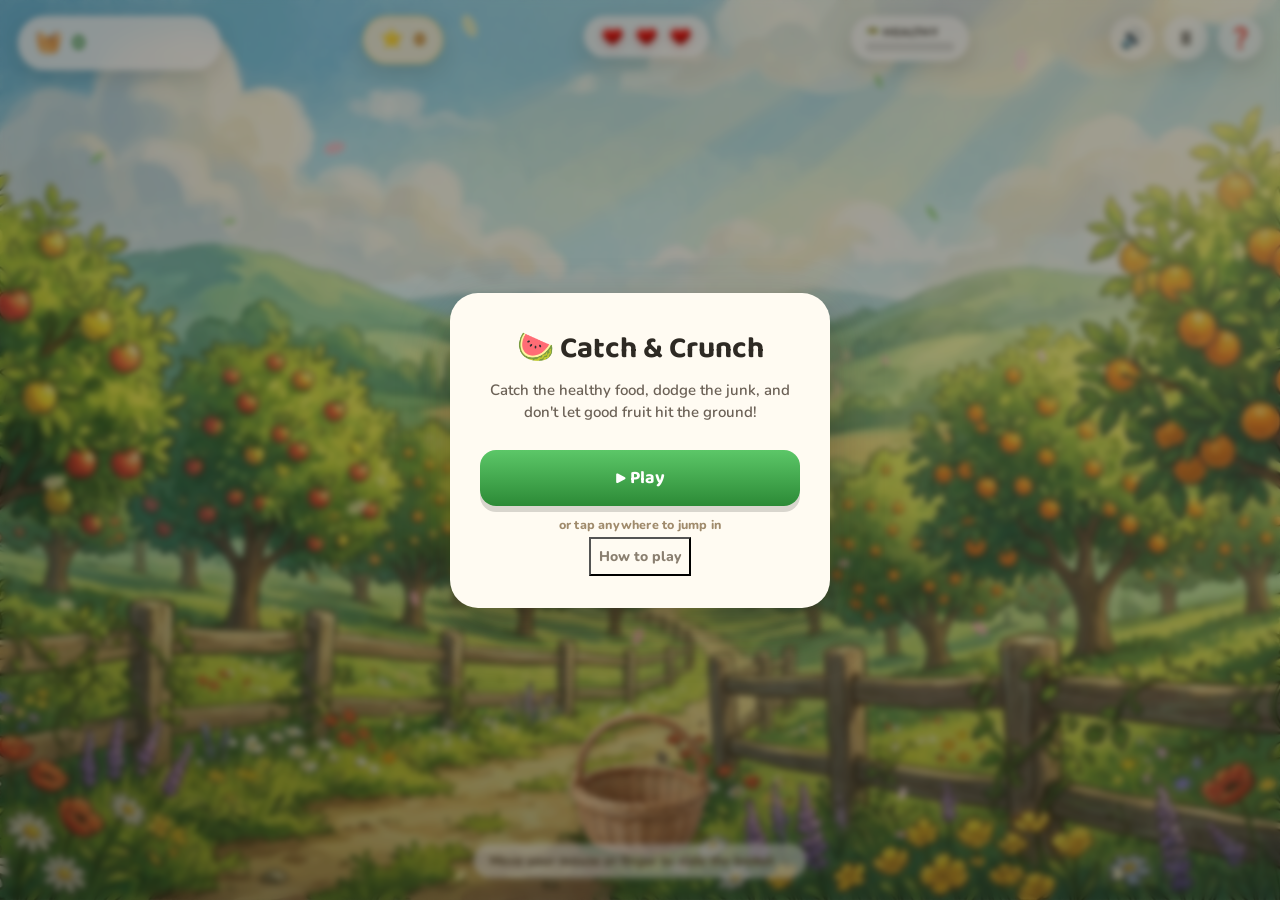
==== index.html @ 6e2b2527 "Rename fruit-catch.html to index.html" ====
<!DOCTYPE html>
<html lang="en">

<head>
  <meta charset="UTF-8">
  <meta name="viewport" content="width=device-width, initial-scale=1.0, user-scalable=no">
  <title>Catch &amp; Crunch — Fruit Basket</title>
  <link rel="preconnect" href="https://fonts.googleapis.com">
  <link
    href="https://fonts.googleapis.com/css2?family=Baloo+2:wght@500;700;800&family=Nunito:wght@600;700;800&display=swap"
    rel="stylesheet">
  <link rel="stylesheet" href="style.css">
</head>

<body>
  <div id="app">
    <canvas id="game"></canvas>

    <div id="hud">
      <div class="pill" id="score-pill">
        🧺 <span id="score-val">0</span>
        <span id="combo-tag">x2 COMBO</span>
      </div>
      <div class="pill" id="best-pill" title="Personal Best Score">
        ⭐ <span id="best-val">0</span>
      </div>
      <div class="pill" id="lives">
        <img src="images/heart1.png" class="heart-img" alt="Life">
        <img src="images/heart1.png" class="heart-img" alt="Life">
        <img src="images/heart1.png" class="heart-img" alt="Life">
      </div>
      <div id="healthy-meter">
        <div id="healthy-label">🥗 Healthy</div>
        <div id="healthy-bar-wrap">
          <div id="healthy-bar-fill"></div>
        </div>
      </div>
      <div id="controls-right">
        <button class="icon-btn" id="sound-btn" title="Toggle Sound">🔊</button>
        <button class="icon-btn" id="pause-btn" title="Pause">⏸</button>
        <button class="icon-btn" id="help-btn" title="How to play">❓</button>
      </div>
    </div>

    <div id="hint">Move your mouse or finger to slide the basket →</div>

    <!-- COUNTDOWN -->
    <div id="countdown-overlay">
      <div id="countdown-num">3</div>
    </div>

    <!-- LEVEL UP BANNER -->
    <div id="level-up-banner">⚡ LEVEL UP!</div>

    <!-- NEW BEST BANNER -->
    <div id="new-best-banner">🏆 NEW BEST!</div>

    <!-- LOADER -->
    <div class="overlay show" id="loader-screen">
      <div class="card" id="loader-card">
        <div class="loader-fruit-bounce">🧺</div>
        <h2>Gathering Fresh Harvest...</h2>
        <p id="loader-status">Preparing orchard &amp; fresh items...</p>
        <div class="progress-bar-wrap">
          <div class="progress-bar-fill" id="loader-bar"></div>
        </div>
        <div id="loader-pct">0%</div>
      </div>
    </div>

    <!-- START -->
    <div class="overlay" id="start-screen">
      <div class="card">
        <h2>🍉 Catch &amp; Crunch</h2>
        <p>Catch the healthy food, dodge the junk, and don't let good fruit hit the ground!</p>
        <button class="btn btn-primary" id="play-btn">▶ Play</button>
        <div class="tap-hint">or tap anywhere to jump in</div>
        <button class="btn-ghost" id="rules-from-start">How to play</button>
      </div>
    </div>

    <!-- PAUSE -->
    <div class="overlay" id="pause-overlay">
      <div class="card">
        <h2>Paused</h2>
        <p>Take a breather. Your basket will wait for you.</p>
        <button class="btn btn-primary" id="resume-btn">▶ Resume</button>
        <button class="btn btn-secondary" id="restart-from-pause">↻ Restart</button>
      </div>
    </div>

    <!-- HELP -->
    <div class="overlay" id="help-overlay">
      <div class="card">
        <h2>How to Play</h2>
        <ul class="rules-list">
          <li><span class="rules-emoji">🍎</span> Catch healthy food in the basket → <b>+10 points</b></li>
          <li><span class="rules-emoji">🍩</span> Catch junk food by accident → <b>−10 points</b></li>
          <li><span class="rules-emoji">🔥</span> Catch healthy food in a row to build a <b>combo multiplier</b></li>
          <li><span class="rules-emoji">💔</span> Let healthy food fall to the ground → <b>lose 1 life</b></li>
          <li><span class="rules-emoji">🎮</span> Move the basket with your mouse, finger, or ← → arrow keys</li>
          <li><span class="rules-emoji">⚡</span> Things fall faster the longer you survive!</li>
        </ul>
        <button class="btn btn-primary" id="close-help">Got it!</button>
      </div>
    </div>

    <!-- GAME OVER -->
    <div class="overlay" id="gameover-overlay">
      <div class="card">
        <div id="new-record-badge" class="badge-ribbon hide">🏆 NEW BEST RECORD!</div>
        <h2>Basket's Full!</h2>
        <div id="final-label">YOUR SCORE</div>
        <div id="final-score">0</div>
        <div class="stats-row">
          <div class="stat-box">
            <div class="stat-num" id="stat-best">0</div>
            <div class="stat-lbl">ALL-TIME BEST</div>
          </div>
          <div class="stat-box">
            <div class="stat-num" id="stat-combo">0</div>
            <div class="stat-lbl">MAX COMBO</div>
          </div>
          <div class="stat-box">
            <div class="stat-num" id="stat-healthy">0</div>
            <div class="stat-lbl">HEALTHY CAUGHT</div>
          </div>
        </div>
        <button class="btn btn-primary" id="restart-from-over">↻ Play Again</button>
      </div>
    </div>
  </div>
  <script src="./game.js" defer></script>
</body>

</html>
---- style.css ----
:root {
    --sky-top: #FFF3D6;
    --sky-bottom: #8FD3F4;
    --ink: #2E2A24;
    --good: #3FAE4B;
    --good-dark: #2C8A36;
    --bad: #FF5A5F;
    --bad-dark: #D6373C;
    --wood: #B67B4A;
    --wood-dark: #7C5335;
    --cream: #FFFBF2;
    --glass: rgba(255, 255, 255, 0.62);
    --glass-strong: rgba(255, 255, 255, 0.85);
    --shadow: 0 8px 24px rgba(76, 54, 25, 0.18);
}

* {
    box-sizing: border-box;
}

html,
body {
    margin: 0;
    padding: 0;
    height: 100%;
    overflow: hidden;
    font-family: 'Nunito', sans-serif;
    -webkit-tap-highlight-color: transparent;
    touch-action: none;
}

#app {
    position: relative;
    width: 100vw;
    height: 100vh;
    background: #7ec4ea url('background.jpg') no-repeat center bottom / cover;
    overflow: hidden;
}

#app::before {
    content: '';
    position: absolute;
    inset: 0;
    background:
        radial-gradient(ellipse at 85% 15%, rgba(255, 255, 235, 0.25) 0%, rgba(255, 255, 240, 0.05) 50%, rgba(20, 40, 15, 0.18) 100%),
        linear-gradient(180deg, rgba(255, 255, 255, 0.08) 0%, transparent 45%, rgba(30, 45, 15, 0.2) 100%);
    pointer-events: none;
    z-index: 1;
}

canvas {
    position: relative;
    z-index: 2;
    display: block;
    width: 100%;
    height: 100%;
}

h1,
h2,
.title-font {
    font-family: 'Baloo 2', cursive;
}

/* ---------- HUD ---------- */
#hud {
    position: absolute;
    top: 0;
    left: 0;
    right: 0;
    display: flex;
    justify-content: space-between;
    align-items: flex-start;
    padding: 16px 18px;
    pointer-events: none;
    z-index: 20;
}

.pill {
    pointer-events: auto;
    background: rgba(255, 255, 255, 0.78);
    backdrop-filter: blur(12px);
    -webkit-backdrop-filter: blur(12px);
    border: 1px solid rgba(255, 255, 255, 0.7);
    border-radius: 999px;
    box-shadow: 0 8px 24px rgba(40, 30, 15, 0.16);
    display: flex;
    align-items: center;
    gap: 10px;
    padding: 8px 16px;
}

#score-pill {
    font-family: 'Baloo 2';
    font-weight: 700;
    font-size: 22px;
    color: var(--ink);
}

#score-pill span#score-val {
    color: var(--good-dark);
    min-width: 34px;
    display: inline-block;
}

#combo-tag {
    font-family: 'Nunito';
    font-weight: 800;
    font-size: 13px;
    color: #B8590A;
    background: #FFE1B0;
    border-radius: 999px;
    padding: 3px 10px;
    opacity: 0;
    transform: scale(0.8);
    transition: opacity .2s ease, transform .2s ease;
}

#combo-tag.show {
    opacity: 1;
    transform: scale(1);
}

#best-pill {
    font-family: 'Baloo 2';
    font-weight: 700;
    font-size: 19px;
    color: #9E6B08;
    background: rgba(255, 245, 220, 0.85);
    border: 1px solid rgba(255, 215, 0, 0.5);
}

#best-pill span#best-val {
    color: #B86B05;
    font-weight: 800;
}

#lives {
    display: flex;
    gap: 7px;
    align-items: center;
    padding: 6px 14px;
}

.heart-img {
    width: 27px;
    height: 27px;
    object-fit: contain;
    filter: drop-shadow(0 3px 5px rgba(220, 30, 30, 0.4));
    transition: transform 0.35s cubic-bezier(0.34, 1.56, 0.64, 1), opacity 0.3s ease, filter 0.35s ease;
    animation: heart-idle 2.6s ease-in-out infinite;
}

.heart-img:nth-child(2) {
    animation-delay: 0.25s;
}

.heart-img:nth-child(3) {
    animation-delay: 0.5s;
}

@keyframes heart-idle {

    0%,
    100% {
        transform: scale(1);
    }

    14% {
        transform: scale(1.12);
    }

    28% {
        transform: scale(1);
    }

    42% {
        transform: scale(1.08);
    }

    56% {
        transform: scale(1);
    }
}

.heart-img.lost {
    transform: scale(0.2) rotate(-30deg);
    opacity: 0.15;
    filter: grayscale(1) drop-shadow(none);
}

.heart-img.danger {
    animation: heart-danger 0.7s ease-in-out infinite !important;
}

@keyframes heart-danger {

    0%,
    100% {
        transform: scale(1);
        filter: drop-shadow(0 0 6px #FF1744);
    }

    50% {
        transform: scale(1.24);
        filter: drop-shadow(0 0 14px #D50000);
    }
}

#controls-right {
    display: flex;
    gap: 10px;
}

.icon-btn {
    pointer-events: auto;
    width: 44px;
    height: 44px;
    border-radius: 50%;
    border: none;
    cursor: pointer;
    background: var(--glass);
    backdrop-filter: blur(10px);
    -webkit-backdrop-filter: blur(10px);
    box-shadow: var(--shadow);
    font-size: 20px;
    display: flex;
    align-items: center;
    justify-content: center;
    color: var(--ink);
    transition: transform .12s ease, background .2s ease;
}

.icon-btn:active {
    transform: scale(0.88);
}

.icon-btn:hover {
    background: var(--glass-strong);
}

/* ---------- Overlays ---------- */
.overlay {
    position: absolute;
    inset: 0;
    display: flex;
    align-items: center;
    justify-content: center;
    background: rgba(30, 24, 15, 0.42);
    backdrop-filter: blur(3px);
    z-index: 40;
    opacity: 0;
    pointer-events: none;
    transition: opacity .25s ease;
}

.overlay.show {
    opacity: 1;
    pointer-events: auto;
}

.card {
    background: var(--cream);
    border-radius: 28px;
    padding: 32px 30px;
    max-width: 380px;
    width: 88%;
    text-align: center;
    box-shadow: 0 20px 50px rgba(40, 25, 10, 0.35);
    transform: translateY(14px) scale(0.97);
    transition: transform .28s cubic-bezier(.2, 1.4, .4, 1);
}

.overlay.show .card {
    transform: translateY(0) scale(1);
}

.card h2 {
    margin: 0 0 6px;
    font-size: 30px;
    color: var(--ink);
}

.card p {
    margin: 0 0 18px;
    color: #6b6156;
    line-height: 1.5;
    font-weight: 600;
    font-size: 15px;
}

.btn {
    font-family: 'Baloo 2';
    font-weight: 700;
    font-size: 18px;
    border: none;
    border-radius: 16px;
    padding: 14px 26px;
    cursor: pointer;
    color: #fff;
    width: 100%;
    box-shadow: 0 6px 0 rgba(0, 0, 0, 0.15);
    transition: transform .08s ease, box-shadow .08s ease;
    margin-top: 8px;
}

.btn:active {
    transform: translateY(4px);
    box-shadow: 0 2px 0 rgba(0, 0, 0, 0.15);
}

.btn-primary {
    background: linear-gradient(180deg, #5CC768, var(--good-dark));
}

.btn-secondary {
    background: linear-gradient(180deg, #8FA0AE, #5C6D7A);
}

.btn-ghost {
    background: transparent;
    color: #8a7f70;
    box-shadow: none;
    font-family: 'Nunito';
    font-weight: 800;
    font-size: 14px;
    padding: 8px;
    margin-top: 4px;
}

.btn-ghost:active {
    transform: none;
}

.tap-hint {
    font-weight: 800;
    font-size: 12.5px;
    color: #a08b6c;
    margin-top: 10px;
    letter-spacing: .2px;
    animation: pulse-hint 1.8s ease-in-out infinite;
}

@keyframes pulse-hint {

    0%,
    100% {
        opacity: 0.55;
    }

    50% {
        opacity: 1;
    }
}

#start-screen,
#gameover-overlay {
    cursor: pointer;
}

#start-screen .card,
#gameover-overlay .card {
    cursor: default;
}

.rules-list {
    text-align: left;
    list-style: none;
    padding: 0;
    margin: 0 0 18px;
}

.rules-list li {
    display: flex;
    align-items: flex-start;
    gap: 10px;
    font-weight: 700;
    color: var(--ink);
    font-size: 14.5px;
    padding: 8px 0;
    border-bottom: 1px dashed #e6dcc9;
}

.rules-list li:last-child {
    border-bottom: none;
}

.rules-emoji {
    font-size: 22px;
    line-height: 1;
}

#final-score {
    font-family: 'Baloo 2';
    font-size: 56px;
    color: var(--good-dark);
    margin: 4px 0 2px;
    line-height: 1;
}

#final-label {
    font-weight: 800;
    color: #a08b6c;
    font-size: 13px;
    letter-spacing: .5px;
}

.badge-ribbon {
    display: inline-block;
    background: linear-gradient(135deg, #FFD700, #FFA000);
    color: #5D3500;
    font-weight: 800;
    font-size: 13px;
    padding: 5px 16px;
    border-radius: 999px;
    letter-spacing: 0.5px;
    box-shadow: 0 4px 14px rgba(255, 179, 0, 0.45);
    margin-bottom: 10px;
    animation: bounce-badge 1s ease-in-out infinite;
}

.badge-ribbon.hide {
    display: none;
}

@keyframes bounce-badge {

    0%,
    100% {
        transform: translateY(0);
    }

    50% {
        transform: translateY(-4px);
    }
}

.stats-row {
    display: flex;
    justify-content: center;
    gap: 12px;
    margin: 14px 0 16px;
}

.stat-box {
    flex: 1;
    background: rgba(0, 0, 0, 0.04);
    border: 1px solid rgba(0, 0, 0, 0.07);
    border-radius: 16px;
    padding: 10px 8px;
}

.stat-num {
    font-family: 'Baloo 2', cursive;
    font-size: 26px;
    font-weight: 700;
    color: var(--ink);
    line-height: 1.1;
}

.stat-lbl {
    font-size: 11px;
    font-weight: 800;
    color: #938575;
    letter-spacing: 0.4px;
}

/* mobile touch hint */
#hint {
    position: absolute;
    bottom: 22px;
    left: 50%;
    transform: translateX(-50%);
    font-weight: 800;
    color: #5a4a2f;
    background: rgba(255, 255, 255, 0.55);
    padding: 8px 16px;
    border-radius: 999px;
    font-size: 13px;
    z-index: 15;
    opacity: 1;
    transition: opacity .6s ease;
    pointer-events: none;
}

#hint.hide {
    opacity: 0;
}

/* ---------- LOADER SCREEN ---------- */
#loader-screen {
    position: absolute;
    inset: 0;
    z-index: 100;
    display: flex;
    align-items: center;
    justify-content: center;
    background: radial-gradient(circle at 50% 38%, rgba(255, 252, 242, 0.98) 0%, rgba(240, 230, 210, 0.98) 100%);
    backdrop-filter: blur(20px);
    -webkit-backdrop-filter: blur(20px);
    opacity: 1;
    pointer-events: auto;
    transition: opacity 0.5s ease;
}

#loader-card {
    background: var(--cream);
    border-radius: 28px;
    padding: 38px 30px;
    max-width: 380px;
    width: 88%;
    text-align: center;
    box-shadow: 0 20px 50px rgba(50, 35, 15, 0.25);
    border: 1px solid rgba(255, 255, 255, 0.8);
}

.loader-fruit-bounce {
    font-size: 56px;
    margin-bottom: 8px;
    display: inline-block;
    filter: drop-shadow(0 6px 12px rgba(90, 60, 25, 0.25));
    animation: basket-rock 1.3s ease-in-out infinite;
}

@keyframes basket-rock {

    0%,
    100% {
        transform: translateY(0) rotate(0deg) scale(1);
    }

    25% {
        transform: translateY(-10px) rotate(-6deg) scale(1.05);
    }

    75% {
        transform: translateY(-4px) rotate(6deg) scale(1.03);
    }
}

#loader-status {
    font-size: 14px;
    color: #8c7e6c;
    margin: 6px 0 14px;
    font-weight: 700;
}

.progress-bar-wrap {
    width: 100%;
    height: 16px;
    background: #e8ded0;
    border-radius: 999px;
    overflow: hidden;
    margin: 12px 0 8px;
    box-shadow: inset 0 2px 4px rgba(60, 40, 15, 0.14);
}

.progress-bar-fill {
    height: 100%;
    width: 0%;
    background: linear-gradient(90deg, #60d06d, #279133);
    border-radius: 999px;
    transition: width 0.2s ease-out;
    box-shadow: 0 0 10px rgba(70, 190, 80, 0.5);
}

#loader-pct {
    font-family: 'Baloo 2', cursive;
    font-size: 17px;
    font-weight: 700;
    color: var(--good-dark);
}

/* ---------- SCORE PULSE ---------- */
#score-val {
    transition: transform 0.15s cubic-bezier(0.34, 1.56, 0.64, 1);
}
#score-val.pulse {
    transform: scale(1.4);
}

/* ---------- HEALTHY METER ---------- */
#healthy-meter {
    pointer-events: none;
    display: flex;
    flex-direction: column;
    align-items: flex-start;
    gap: 3px;
    padding: 8px 14px;
    background: rgba(255, 255, 255, 0.78);
    backdrop-filter: blur(12px);
    -webkit-backdrop-filter: blur(12px);
    border: 1px solid rgba(255, 255, 255, 0.7);
    border-radius: 999px;
    box-shadow: 0 8px 24px rgba(40, 30, 15, 0.16);
}

#healthy-label {
    font-size: 11px;
    font-weight: 800;
    color: var(--ink);
    letter-spacing: 0.4px;
    text-transform: uppercase;
    font-family: 'Nunito', sans-serif;
}

#healthy-bar-wrap {
    width: 88px;
    height: 9px;
    background: rgba(0, 0, 0, 0.1);
    border-radius: 999px;
    overflow: hidden;
    box-shadow: inset 0 1px 3px rgba(0, 0, 0, 0.2);
}

#healthy-bar-fill {
    height: 100%;
    width: 0%;
    background: linear-gradient(90deg, #60d06d, #3FAE4B);
    border-radius: 999px;
    transition: width 0.35s cubic-bezier(0.4, 0, 0.2, 1);
    box-shadow: 0 0 8px rgba(70, 190, 80, 0.5);
}

/* ---------- COUNTDOWN ---------- */
#countdown-overlay {
    position: absolute;
    inset: 0;
    z-index: 50;
    display: flex;
    align-items: center;
    justify-content: center;
    pointer-events: none;
}

#countdown-num {
    font-family: 'Baloo 2', cursive;
    font-size: 180px;
    font-weight: 800;
    color: #fff;
    text-shadow: 0 0 60px rgba(255, 255, 255, 0.6), 0 8px 32px rgba(0, 0, 0, 0.45);
    opacity: 0;
    transform: scale(2);
}

#countdown-num.pop {
    animation: countdown-pop 0.85s cubic-bezier(0.34, 1.56, 0.64, 1) forwards;
}

@keyframes countdown-pop {
    0%   { opacity: 0; transform: scale(2.2); }
    20%  { opacity: 1; transform: scale(0.9); }
    50%  { opacity: 1; transform: scale(1.05); }
    80%  { opacity: 1; transform: scale(1); }
    100% { opacity: 0; transform: scale(0.7); }
}

/* ---------- LEVEL UP BANNER ---------- */
#level-up-banner {
    position: absolute;
    left: 50%;
    top: 30%;
    transform: translateX(-50%) scale(0);
    z-index: 45;
    pointer-events: none;
    font-family: 'Baloo 2', cursive;
    font-size: 52px;
    font-weight: 800;
    color: #fff;
    text-shadow: 0 0 30px rgba(255, 200, 0, 0.9), 0 4px 20px rgba(0, 0, 0, 0.5);
    white-space: nowrap;
    opacity: 0;
}

#level-up-banner.show {
    animation: banner-pop 1.8s cubic-bezier(0.34, 1.56, 0.64, 1) forwards;
}

/* ---------- NEW BEST BANNER ---------- */
#new-best-banner {
    position: absolute;
    left: 50%;
    top: 20%;
    transform: translateX(-50%) scale(0);
    z-index: 45;
    pointer-events: none;
    font-family: 'Baloo 2', cursive;
    font-size: 40px;
    font-weight: 800;
    color: #FFD700;
    text-shadow: 0 0 20px rgba(255, 210, 0, 0.8), 0 4px 14px rgba(0, 0, 0, 0.5);
    white-space: nowrap;
    opacity: 0;
}

#new-best-banner.show {
    animation: banner-pop 2.2s cubic-bezier(0.34, 1.56, 0.64, 1) forwards;
}

@keyframes banner-pop {
    0%   { opacity: 0; transform: translateX(-50%) scale(0.3) rotate(-8deg); }
    20%  { opacity: 1; transform: translateX(-50%) scale(1.1) rotate(2deg); }
    40%  { transform: translateX(-50%) scale(0.97) rotate(0deg); }
    60%  { opacity: 1; transform: translateX(-50%) scale(1); }
    85%  { opacity: 1; transform: translateX(-50%) scale(1) translateY(0); }
    100% { opacity: 0; transform: translateX(-50%) scale(0.8) translateY(-40px); }
}

/* ---------- FOOD FACT TOAST ---------- */
.food-fact-toast {
    position: absolute;
    bottom: 80px;
    left: 50%;
    transform: translateX(-50%);
    background: rgba(255, 255, 255, 0.92);
    backdrop-filter: blur(10px);
    border: 1px solid rgba(255, 200, 100, 0.5);
    border-radius: 999px;
    padding: 10px 22px;
    font-family: 'Nunito', sans-serif;
    font-weight: 800;
    font-size: 13.5px;
    color: #5a3a0a;
    box-shadow: 0 8px 24px rgba(80, 50, 10, 0.2);
    z-index: 30;
    pointer-events: none;
    white-space: nowrap;
    animation: toast-in-out 3.2s ease forwards;
}

/* ---------- CHALLENGE TOAST ---------- */
.challenge-toast {
    position: absolute;
    top: 80px;
    left: 50%;
    transform: translateX(-50%);
    background: linear-gradient(135deg, rgba(255,245,200,0.95), rgba(255,220,100,0.92));
    backdrop-filter: blur(10px);
    border: 2px solid rgba(255, 190, 50, 0.7);
    border-radius: 20px;
    padding: 10px 24px;
    font-family: 'Nunito', sans-serif;
    font-weight: 800;
    font-size: 14px;
    color: #6B4700;
    box-shadow: 0 8px 28px rgba(200, 140, 0, 0.3);
    z-index: 30;
    pointer-events: none;
    white-space: nowrap;
    animation: toast-slide-in 0.45s cubic-bezier(0.34, 1.56, 0.64, 1) forwards;
}

.challenge-toast span {
    color: #B8590A;
    margin-right: 4px;
}

@keyframes toast-in-out {
    0%   { opacity: 0; transform: translateX(-50%) translateY(16px); }
    12%  { opacity: 1; transform: translateX(-50%) translateY(0); }
    78%  { opacity: 1; transform: translateX(-50%) translateY(0); }
    100% { opacity: 0; transform: translateX(-50%) translateY(-10px); }
}

@keyframes toast-slide-in {
    0%   { opacity: 0; transform: translateX(-50%) scale(0.8) translateY(-12px); }
    100% { opacity: 1; transform: translateX(-50%) scale(1) translateY(0); }
}
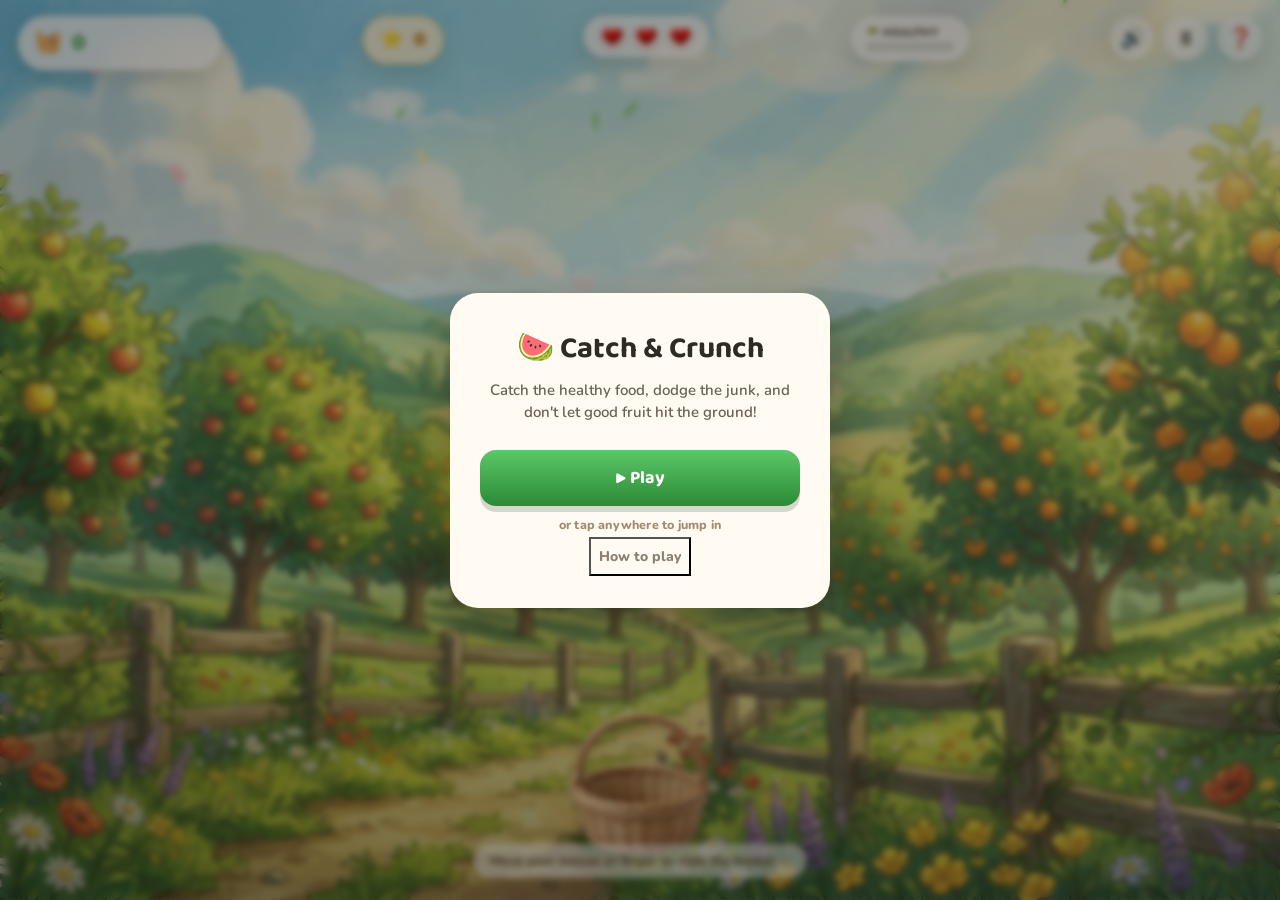
==== commit 55003a2b: "Update index.html" ====
--- a/index.html
+++ b/index.html
@@ -130,7 +130,7 @@
       </div>
     </div>
   </div>
-  <script src="./game.js" defer></script>
+  <script src="./script.js" defer></script>
 </body>
 
 </html>
